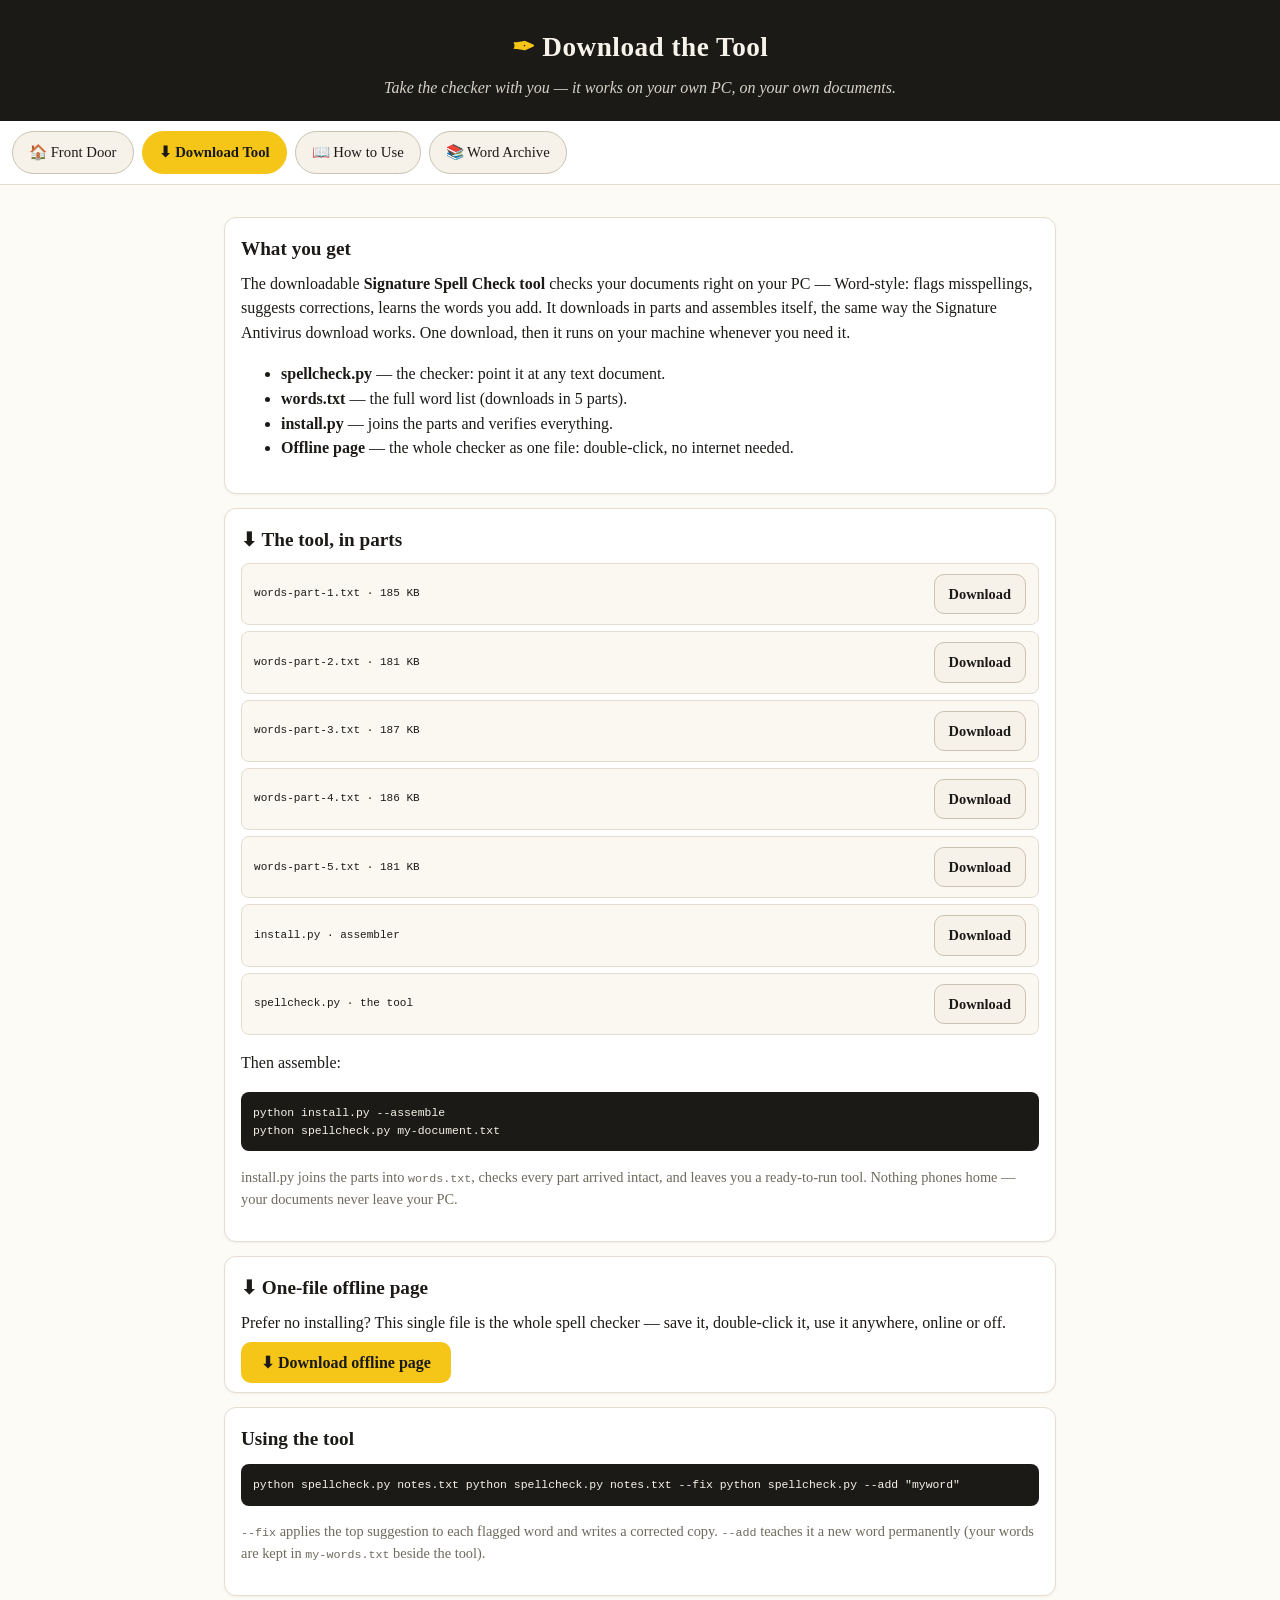
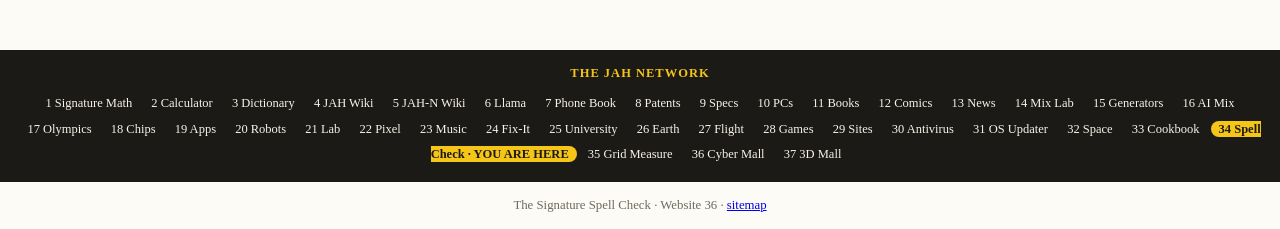
==== download.html @ 87004b5f "Website 36: The Signature Spell Check — word bar, document checker, learning engine, downloadable to" ====
<!DOCTYPE html>
<html lang="en">
<head>
<meta charset="utf-8">
<meta name="viewport" content="width=device-width,initial-scale=1">
<title>Download the Tool — The Signature Spell Check</title>
<meta name="description" content="Download the Signature Spell Check tool: checks your documents on your own PC, works like the Signature Antivirus download.">
<link rel="stylesheet" href="style.css">
</head>
<body>
<a class="skip" href="#main">Skip to content</a>
<header class="brand">
  <h1><span class="pen">✒</span> Download the Tool</h1>
  <p>Take the checker with you — it works on your own PC, on your own documents.</p>
</header>
<nav class="jtabbar" aria-label="Site sections">
  <a href="index.html">🏠 Front Door</a>
  <a class="on" href="download.html">⬇ Download Tool</a>
  <a href="guide.html">📖 How to Use</a>
  <a href="words.html">📚 Word Archive</a>
</nav>
<main id="main">
  <section class="card">
    <h2>What you get</h2>
    <p style="margin-top:0">The downloadable <b>Signature Spell Check tool</b> checks your documents right on your PC — Word-style: flags misspellings, suggests corrections, learns the words you add. It downloads in parts and assembles itself, the same way the Signature Antivirus download works. One download, then it runs on your machine whenever you need it.</p>
    <ul>
      <li><b>spellcheck.py</b> — the checker: point it at any text document.</li>
      <li><b>words.txt</b> — the full word list (downloads in 5 parts).</li>
      <li><b>install.py</b> — joins the parts and verifies everything.</li>
      <li><b>Offline page</b> — the whole checker as one file: double-click, no internet needed.</li>
    </ul>
  </section>

  <section class="card">
    <h2>⬇ The tool, in parts</h2>
    <div id="parts"><div class="loading">Loading part list…</div></div>
    <p>Then assemble:</p>
    <code class="block">python install.py --assemble<br>python spellcheck.py my-document.txt</code>
    <p style="font-size:.9em;color:#6f6a5e">install.py joins the parts into <code>words.txt</code>, checks every part arrived intact, and leaves you a ready-to-run tool. Nothing phones home — your documents never leave your PC.</p>
  </section>

  <section class="card">
    <h2>⬇ One-file offline page</h2>
    <p style="margin-top:0">Prefer no installing? This single file is the whole spell checker — save it, double-click it, use it anywhere, online or off.</p>
    <a class="btn gold" href="downloads/signature-spellcheck-offline.html" download style="text-decoration:none">⬇ Download offline page</a>
  </section>

  <section class="card">
    <h2>Using the tool</h2>
    <code class="block">python spellcheck.py notes.txt
python spellcheck.py notes.txt --fix
python spellcheck.py --add "myword"</code>
    <p style="font-size:.9em;color:#6f6a5e"><code>--fix</code> applies the top suggestion to each flagged word and writes a corrected copy. <code>--add</code> teaches it a new word permanently (your words are kept in <code>my-words.txt</code> beside the tool).</p>
  </section>
</main>
<nav class="jahnet" role="navigation" aria-label="JAH Network">
  <div class="t">THE JAH NETWORK</div>
  <a href="https://justinahiggins614-cmyk.github.io/signature-math">1 Signature Math</a>
  <a href="https://justinahiggins614-cmyk.github.io/jah-calculator">2 Calculator</a>
  <a href="https://justinahiggins614-cmyk.github.io/jah-dictionary">3 Dictionary</a>
  <a href="https://justinahiggins614-cmyk.github.io/jah-wiki">4 JAH Wiki</a>
  <a href="https://justinahiggins614-cmyk.github.io/jah-n-wiki-leaks">5 JAH-N Wiki</a>
  <a href="https://justinahiggins614-cmyk.github.io/signature-llama">6 Llama</a>
  <a href="https://justinahiggins614-cmyk.github.io/jah-ai-models">7 Phone Book</a>
  <a href="https://justinahiggins614-cmyk.github.io/cyber-patent-catalog">8 Patents</a>
  <a href="https://justinahiggins614-cmyk.github.io/signature-one-archive/specs.html">9 Specs</a>
  <a href="https://justinahiggins614-cmyk.github.io/jah-computer-systems">10 PCs</a>
  <a href="https://justinahiggins614-cmyk.github.io/signature-books">11 Books</a>
  <a href="https://justinahiggins614-cmyk.github.io/signature-comics">12 Comics</a>
  <a href="https://justinahiggins614-cmyk.github.io/signature-newspapers">13 News</a>
  <a href="https://justinahiggins614-cmyk.github.io/signature-backend">14 Mix Lab</a>
  <a href="https://justinahiggins614-cmyk.github.io/signature-boundless-generators">15 Generators</a>
  <a href="https://justinahiggins614-cmyk.github.io/signature-ai-mixlab">16 AI Mix</a>
  <a href="https://justinahiggins614-cmyk.github.io/signature-ai-olypics">17 Olympics</a>
  <a href="https://justinahiggins614-cmyk.github.io/signature-chip-maker">18 Chips</a>
  <a href="https://justinahiggins614-cmyk.github.io/signature-app-archive">19 Apps</a>
  <a href="https://justinahiggins614-cmyk.github.io/signature-ai-robot-matcher">20 Robots</a>
  <a href="https://justinahiggins614-cmyk.github.io/signature-experiment-solver">21 Lab</a>
  <a href="https://justinahiggins614-cmyk.github.io/signature-ai-image-video-maker">22 Pixel</a>
  <a href="https://justinahiggins614-cmyk.github.io/signature-ai-song-maker">23 Music</a>
  <a href="https://justinahiggins614-cmyk.github.io/signature-fixit">24 Fix-It</a>
  <a href="https://justinahiggins614-cmyk.github.io/signature-university">25 University</a>
  <a href="https://justinahiggins614-cmyk.github.io/signature-earth">26 Earth</a>
  <a href="https://justinahiggins614-cmyk.github.io/signature-flight-school">27 Flight</a>
  <a href="https://justinahiggins614-cmyk.github.io/signature-game-store">28 Games</a>
  <a href="https://justinahiggins614-cmyk.github.io/signature-website-creator">29 Sites</a>
  <a href="https://justinahiggins614-cmyk.github.io/signature-antivirus">30 Antivirus</a>
  <a href="https://justinahiggins614-cmyk.github.io/signature-os-updater">31 OS Updater</a>
  <a href="https://justinahiggins614-cmyk.github.io/signature-space-mapping">32 Space</a>
  <a href="https://justinahiggins614-cmyk.github.io/signature-cookbook">33 Cookbook</a>
  <span class="here">34 Spell Check · YOU ARE HERE</span>
  <a href="https://justinahiggins614-cmyk.github.io/signature-image-grid-measure">35 Grid Measure</a>
  <a href="https://justinahiggins614-cmyk.github.io/signature-cyber-mega-mall">36 Cyber Mall</a>
  <a href="https://justinahiggins614-cmyk.github.io/signature-3d-print">37 3D Mall</a>
</nav>
<footer>The Signature Spell Check · Website 36 · <a href="sitemap.xml">sitemap</a></footer>
<script>
(function(){
"use strict";
fetch("downloads/manifest.json").then(function(r){return r.json();}).then(function(m){
  var box=document.getElementById("parts"),h="";
  m.parts.forEach(function(p){
    h+='<div class="part"><code>'+p.file+' · '+(p.bytes/1024).toFixed(0)+' KB</code>'
      +'<a class="btn ghost" style="padding:8px 14px;font-size:.9em;text-decoration:none" href="downloads/'+p.file+'" download>Download</a></div>';
  });
  h+='<div class="part"><code>install.py · assembler</code>'
    +'<a class="btn ghost" style="padding:8px 14px;font-size:.9em;text-decoration:none" href="downloads/install.py" download>Download</a></div>';
  h+='<div class="part"><code>spellcheck.py · the tool</code>'
    +'<a class="btn ghost" style="padding:8px 14px;font-size:.9em;text-decoration:none" href="downloads/spellcheck.py" download>Download</a></div>';
  box.innerHTML=h;
}).catch(function(){
  document.getElementById("parts").innerHTML='<div class="loading">Part list unavailable — try again.</div>';
});
})();
</script>
</body>
</html>
---- style.css ----
/* The Signature Spell Check — red-pen-on-paper theme */
:root{
  --paper:#fdfbf6; --ink:#1c1a17; --red:#c62f2f; --gold:#f5c518;
  --line:#e4ddd0; --muted:#6f6a5e; --card:#ffffff; --blue:#1d4ed8;
}
*{box-sizing:border-box}
html{-webkit-text-size-adjust:100%}
body{margin:0;background:var(--paper);color:var(--ink);
  font-family:Georgia,'Times New Roman',serif;line-height:1.55}
header.brand{background:#1c1a17;color:#f7f3ea;padding:26px 16px 20px;text-align:center}
header.brand h1{margin:0;font-size:1.7em;letter-spacing:.5px}
header.brand h1 .pen{color:var(--gold)}
header.brand p{margin:8px 0 0;opacity:.85;font-style:italic}
.countchip{display:inline-block;margin-top:10px;background:rgba(245,197,24,.15);
  border:1px solid var(--gold);border-radius:999px;padding:4px 14px;font-size:.85em}
.countchip b{color:var(--gold)}
/* tab bar */
.jtabbar{display:flex;gap:8px;overflow-x:auto;padding:10px 12px;
  -webkit-overflow-scrolling:touch;border-bottom:1px solid var(--line);background:var(--card)}
.jtabbar a{flex:0 0 auto;text-decoration:none;border:1px solid #c9c2b2;border-radius:999px;
  padding:9px 16px;font-size:.92em;color:var(--ink);background:#f6f2e9;white-space:nowrap}
.jtabbar a.on{background:var(--gold);border-color:var(--gold);color:#191919;font-weight:700}
main{max-width:860px;margin:0 auto;padding:18px 14px 40px}
.card{background:var(--card);border:1px solid var(--line);border-radius:12px;
  padding:16px;margin:14px 0;box-shadow:0 1px 3px rgba(0,0,0,.05)}
.card h2{margin:0 0 8px;font-size:1.2em}
.card h2 .n{background:var(--red);color:#fff;border-radius:8px;font-size:.7em;
  padding:2px 8px;vertical-align:middle;margin-right:6px}
/* type bar */
.typebar{display:flex;gap:8px;margin-top:8px}
.typebar input{flex:1;min-width:0;padding:12px;border:2px solid var(--line);border-radius:10px;
  font-size:1.1em;font-family:inherit}
.typebar input:focus{outline:none;border-color:var(--red)}
.btn{background:var(--red);color:#fff;border:none;border-radius:10px;padding:12px 20px;
  font-size:1em;font-weight:700;cursor:pointer;font-family:inherit}
.btn.ghost{background:#f6f2e9;color:var(--ink);border:1px solid #c9c2b2}
.btn.gold{background:var(--gold);color:#191919}
.btnrow{display:flex;gap:8px;flex-wrap:wrap;margin-top:10px}
.result{margin-top:12px;padding:12px;border-radius:10px;display:none}
.result.ok{display:block;background:#eef7ee;border:1px solid #9cc79c}
.result.bad{display:block;background:#fdeeee;border:1px solid #e5a3a3}
.sug{display:inline-block;margin:4px 6px 0 0;padding:6px 12px;border:1px solid #c9c2b2;
  border-radius:999px;background:#fff;cursor:pointer;font-size:.95em}
.sug:hover{border-color:var(--red);color:var(--red)}
/* document box with overlay */
.docwrap{position:relative;margin-top:8px}
.docwrap .overlay,.docwrap textarea{
  font-family:Georgia,serif;font-size:1.05em;line-height:1.6;padding:12px;
  border-radius:10px;white-space:pre-wrap;word-wrap:break-word}
.docwrap .overlay{position:absolute;inset:0;overflow:hidden auto;pointer-events:none;
  border:2px solid transparent;color:transparent}
.docwrap textarea{position:relative;width:100%;min-height:220px;resize:vertical;
  border:2px solid var(--line);background:transparent;color:var(--ink);caret-color:var(--red)}
.docwrap textarea:focus{outline:none;border-color:var(--red)}
.overlay .mis{text-decoration:underline wavy var(--red) 2px;text-underline-offset:3px;
  pointer-events:auto;cursor:pointer;border-radius:3px}
.overlay .mis:hover{background:rgba(198,47,47,.12)}
.docstats{font-size:.85em;color:var(--muted);margin-top:6px}
/* suggestion popup */
#sugpop{position:fixed;z-index:60;background:#fff;border:1px solid #c9c2b2;border-radius:10px;
  box-shadow:0 6px 24px rgba(0,0,0,.18);padding:10px;max-width:280px;display:none}
#sugpop h4{margin:0 0 6px;font-size:.95em}
#sugpop .sug{font-size:.9em;padding:5px 10px}
#sugpop .acts{margin-top:8px;display:flex;gap:6px;flex-wrap:wrap}
#sugpop .acts button{font-size:.82em;padding:6px 10px;border-radius:8px;cursor:pointer;
  border:1px solid #c9c2b2;background:#f6f2e9;font-family:inherit}
/* modal dialog (Word-style step-through) */
#dlg-back{position:fixed;inset:0;background:rgba(20,18,15,.55);z-index:70;display:none;
  align-items:center;justify-content:center;padding:16px}
#dlg{background:#fff;border-radius:14px;max-width:520px;width:100%;padding:20px;
  max-height:88vh;overflow:auto}
#dlg h3{margin:0 0 4px}
#dlg .ctx{background:#f6f2e9;border-radius:8px;padding:10px;margin:10px 0;font-style:italic}
#dlg .ctx .hl{background:rgba(198,47,47,.18);font-style:normal;font-weight:700}
#dlg .suglist{margin:8px 0}
#dlg .sug.sel{background:var(--gold);border-color:var(--gold)}
#dlg .btnrow{margin-top:12px}
/* personal dictionary */
#perslist{margin:8px 0;max-height:180px;overflow:auto}
#perslist .pw{display:inline-block;margin:3px;padding:4px 10px;background:#f6f2e9;
  border:1px solid #c9c2b2;border-radius:999px;font-size:.88em}
#perslist .pw button{border:none;background:none;color:var(--red);cursor:pointer;font-size:1em}
/* A-Z archive */
details.az{border:1px solid var(--line);border-radius:10px;margin:8px 0;background:var(--card)}
details.az summary{cursor:pointer;padding:12px 14px;font-weight:700;list-style:none}
details.az summary::-webkit-details-marker{display:none}
details.az summary::before{content:"▶ ";color:var(--red);font-size:.8em}
details.az[open] summary::before{content:"▼ "}
details.az .words{padding:0 14px 14px;display:flex;flex-wrap:wrap;gap:6px}
details.az .w{background:#f6f2e9;border:1px solid var(--line);border-radius:6px;
  padding:2px 8px;font-size:.88em}
.loading{color:var(--muted);font-style:italic;padding:8px}
/* download parts */
.part{display:flex;justify-content:space-between;align-items:center;gap:8px;
  border:1px solid var(--line);border-radius:8px;padding:10px 12px;margin:6px 0;background:#fbf8f1}
.part code{font-size:.85em}
code.block{display:block;background:#1c1a17;color:#f7f3ea;border-radius:8px;
  padding:12px;margin:10px 0;overflow-x:auto;font-size:.88em}
/* JAH network nav — bottom, exactly once */
nav.jahnet{background:#1c1a17;color:#f7f3ea;padding:14px 10px;text-align:center;font-size:12.5px}
nav.jahnet .t{color:var(--gold);font-weight:700;letter-spacing:1px;margin-bottom:8px}
nav.jahnet a{color:#f7f3ea;text-decoration:none;margin:3px 8px;display:inline-block}
nav.jahnet a:hover{color:var(--gold)}
nav.jahnet .here{color:#1c1a17;background:var(--gold);border-radius:10px;padding:1px 8px;font-weight:700}
footer{padding:14px;text-align:center;font-size:.8em;color:var(--muted)}
.skip{position:absolute;left:-9999px}
.skip:focus{left:8px;top:8px;background:var(--gold);padding:8px;z-index:99}
@media (max-width:560px){.typebar{flex-direction:column}}
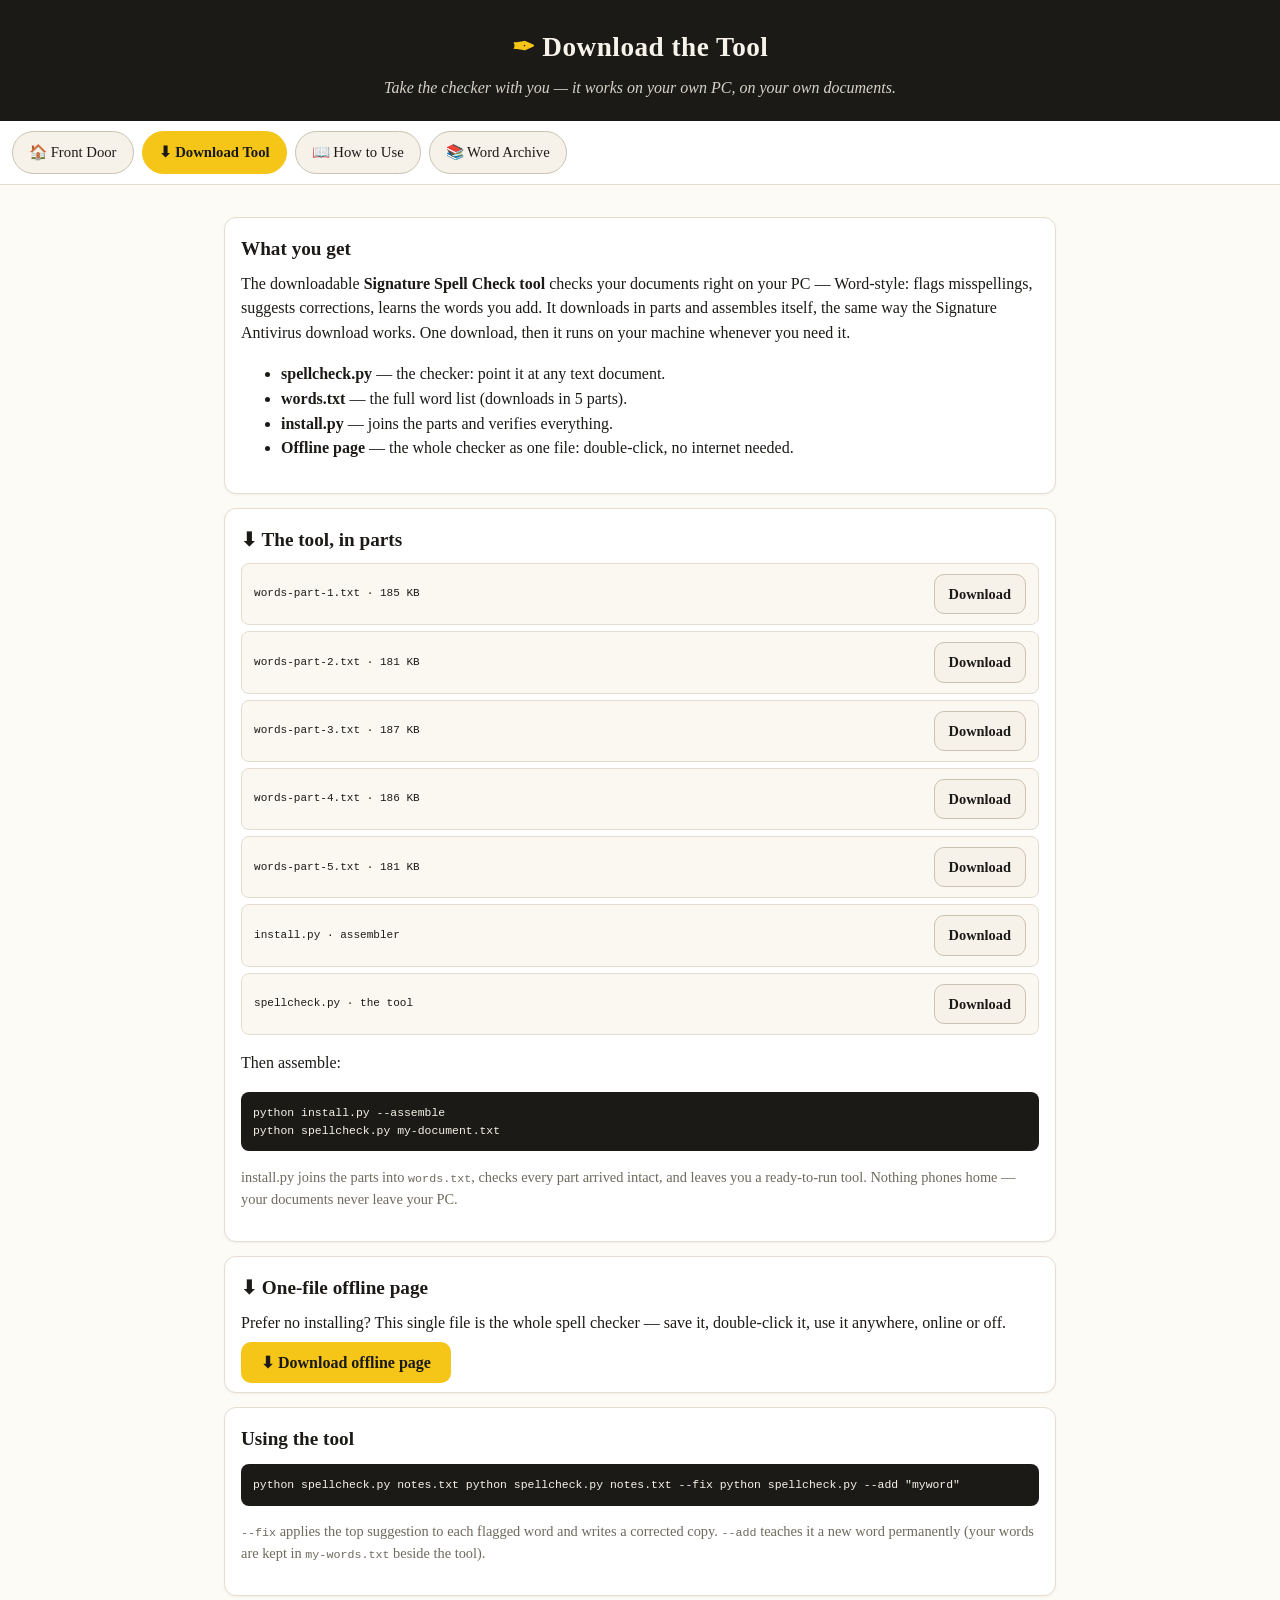
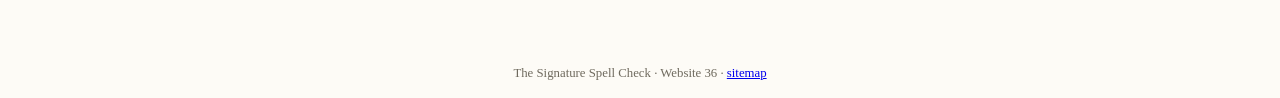
==== commit e9a9caa4: "Repair: restore sweep-damaged pages; network list only at bottom of front door" ====
--- a/download.html
+++ b/download.html
@@ -53,46 +53,7 @@
     <p style="font-size:.9em;color:#6f6a5e"><code>--fix</code> applies the top suggestion to each flagged word and writes a corrected copy. <code>--add</code> teaches it a new word permanently (your words are kept in <code>my-words.txt</code> beside the tool).</p>
   </section>
 </main>
-<nav class="jahnet" role="navigation" aria-label="JAH Network">
-  <div class="t">THE JAH NETWORK</div>
-  <a href="https://justinahiggins614-cmyk.github.io/signature-math">1 Signature Math</a>
-  <a href="https://justinahiggins614-cmyk.github.io/jah-calculator">2 Calculator</a>
-  <a href="https://justinahiggins614-cmyk.github.io/jah-dictionary">3 Dictionary</a>
-  <a href="https://justinahiggins614-cmyk.github.io/jah-wiki">4 JAH Wiki</a>
-  <a href="https://justinahiggins614-cmyk.github.io/jah-n-wiki-leaks">5 JAH-N Wiki</a>
-  <a href="https://justinahiggins614-cmyk.github.io/signature-llama">6 Llama</a>
-  <a href="https://justinahiggins614-cmyk.github.io/jah-ai-models">7 Phone Book</a>
-  <a href="https://justinahiggins614-cmyk.github.io/cyber-patent-catalog">8 Patents</a>
-  <a href="https://justinahiggins614-cmyk.github.io/signature-one-archive/specs.html">9 Specs</a>
-  <a href="https://justinahiggins614-cmyk.github.io/jah-computer-systems">10 PCs</a>
-  <a href="https://justinahiggins614-cmyk.github.io/signature-books">11 Books</a>
-  <a href="https://justinahiggins614-cmyk.github.io/signature-comics">12 Comics</a>
-  <a href="https://justinahiggins614-cmyk.github.io/signature-newspapers">13 News</a>
-  <a href="https://justinahiggins614-cmyk.github.io/signature-backend">14 Mix Lab</a>
-  <a href="https://justinahiggins614-cmyk.github.io/signature-boundless-generators">15 Generators</a>
-  <a href="https://justinahiggins614-cmyk.github.io/signature-ai-mixlab">16 AI Mix</a>
-  <a href="https://justinahiggins614-cmyk.github.io/signature-ai-olypics">17 Olympics</a>
-  <a href="https://justinahiggins614-cmyk.github.io/signature-chip-maker">18 Chips</a>
-  <a href="https://justinahiggins614-cmyk.github.io/signature-app-archive">19 Apps</a>
-  <a href="https://justinahiggins614-cmyk.github.io/signature-ai-robot-matcher">20 Robots</a>
-  <a href="https://justinahiggins614-cmyk.github.io/signature-experiment-solver">21 Lab</a>
-  <a href="https://justinahiggins614-cmyk.github.io/signature-ai-image-video-maker">22 Pixel</a>
-  <a href="https://justinahiggins614-cmyk.github.io/signature-ai-song-maker">23 Music</a>
-  <a href="https://justinahiggins614-cmyk.github.io/signature-fixit">24 Fix-It</a>
-  <a href="https://justinahiggins614-cmyk.github.io/signature-university">25 University</a>
-  <a href="https://justinahiggins614-cmyk.github.io/signature-earth">26 Earth</a>
-  <a href="https://justinahiggins614-cmyk.github.io/signature-flight-school">27 Flight</a>
-  <a href="https://justinahiggins614-cmyk.github.io/signature-game-store">28 Games</a>
-  <a href="https://justinahiggins614-cmyk.github.io/signature-website-creator">29 Sites</a>
-  <a href="https://justinahiggins614-cmyk.github.io/signature-antivirus">30 Antivirus</a>
-  <a href="https://justinahiggins614-cmyk.github.io/signature-os-updater">31 OS Updater</a>
-  <a href="https://justinahiggins614-cmyk.github.io/signature-space-mapping">32 Space</a>
-  <a href="https://justinahiggins614-cmyk.github.io/signature-cookbook">33 Cookbook</a>
-  <span class="here">34 Spell Check · YOU ARE HERE</span>
-  <a href="https://justinahiggins614-cmyk.github.io/signature-image-grid-measure">35 Grid Measure</a>
-  <a href="https://justinahiggins614-cmyk.github.io/signature-cyber-mega-mall">36 Cyber Mall</a>
-  <a href="https://justinahiggins614-cmyk.github.io/signature-3d-print">37 3D Mall</a>
-</nav>
+
 <footer>The Signature Spell Check · Website 36 · <a href="sitemap.xml">sitemap</a></footer>
 <script>
 (function(){
